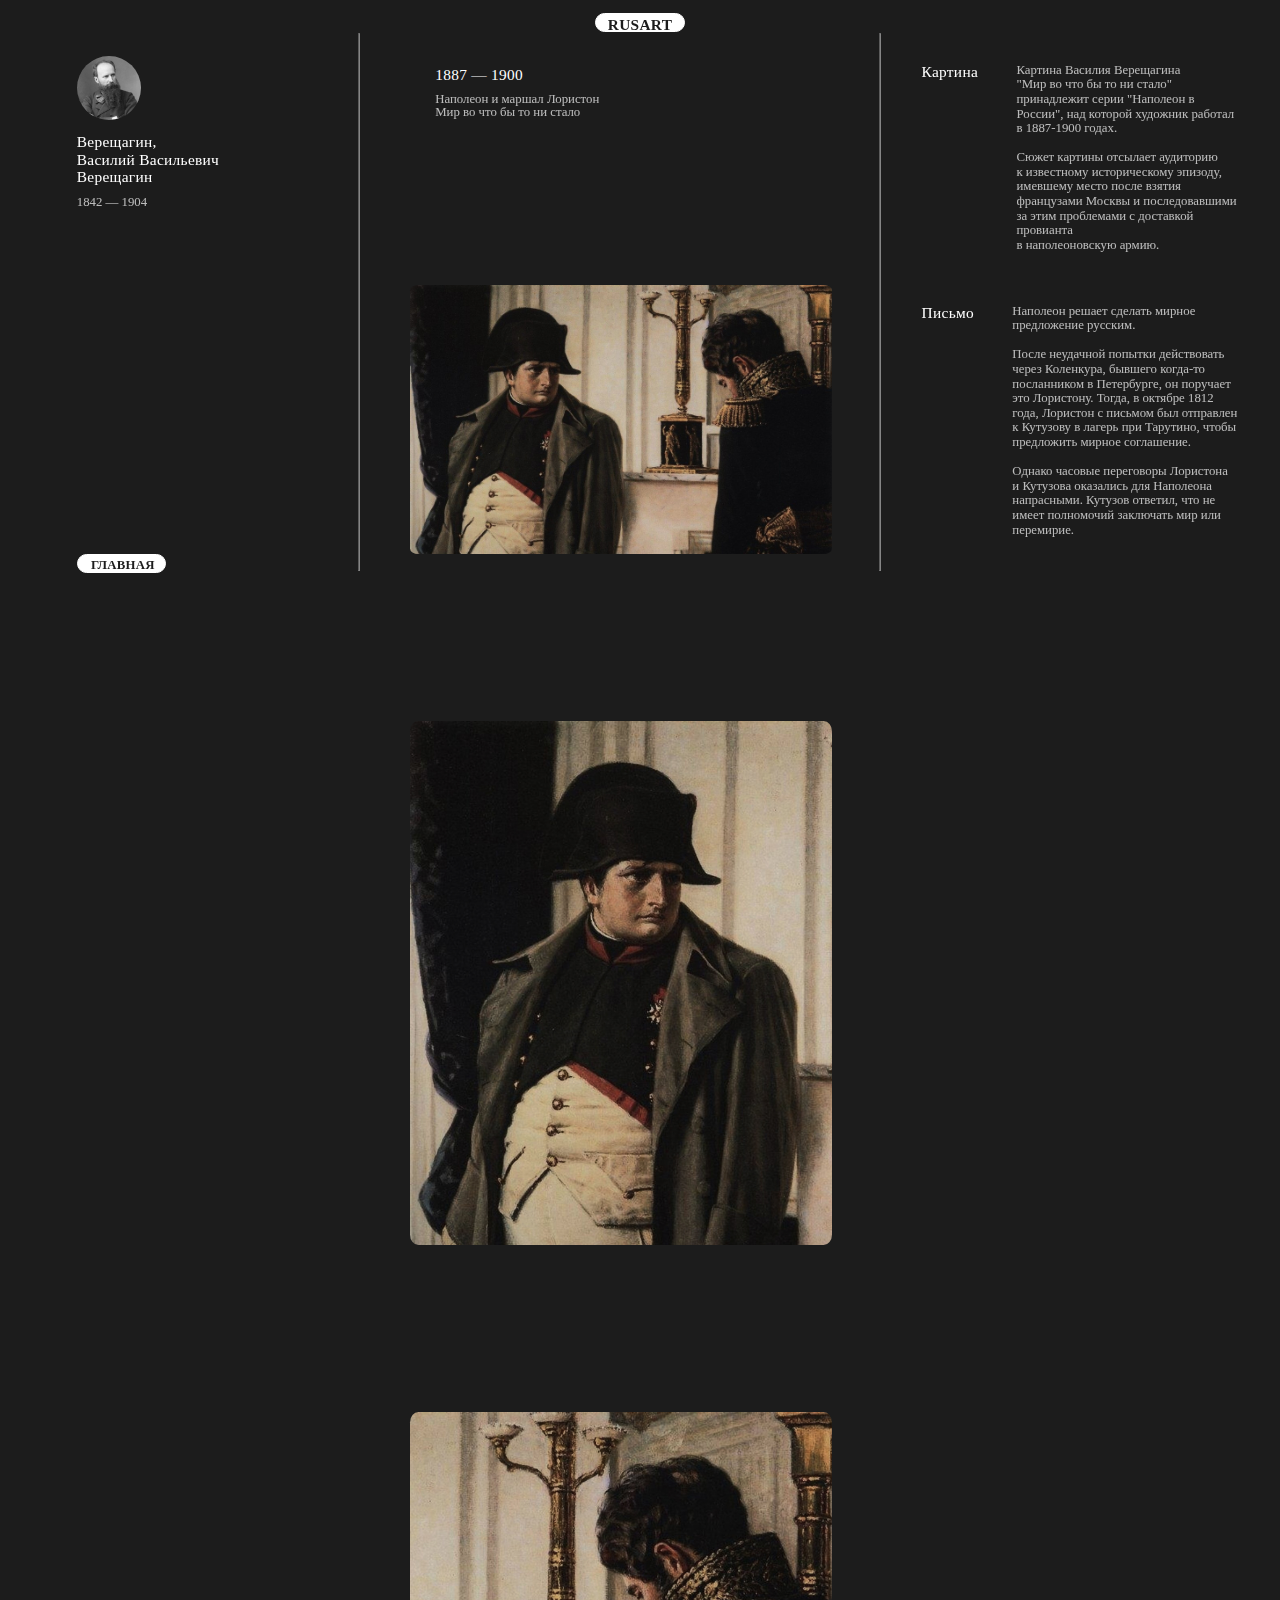
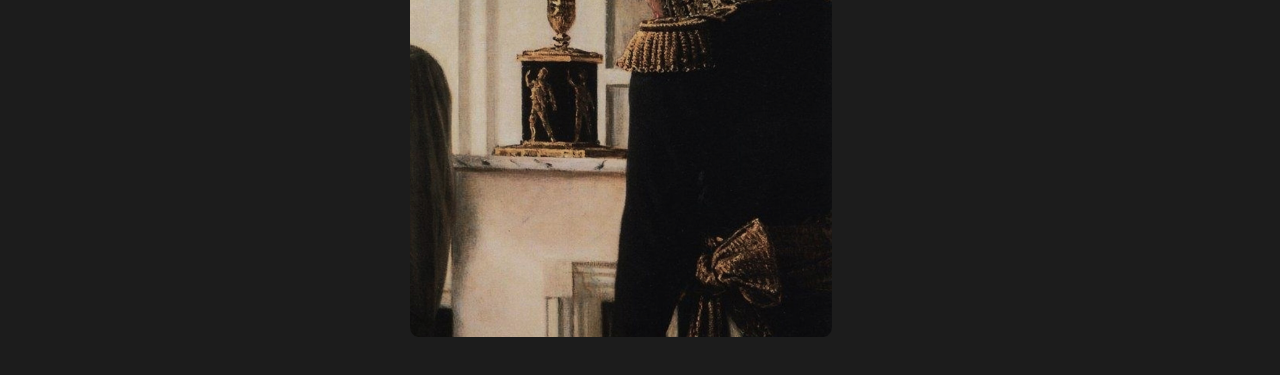
==== about.html @ b397f83e "Add files via upload" ====
<!DOCTYPE html>
<html lang="en">
<head>
    <meta charset="UTF-8">
    <meta http-equiv="X-UA-Compatible" content="IE=edge">
    <meta name="viewport" content="width=device-width, initial-scale=1.0">
    <link rel="stylesheet" href="stylesheets/style.css" type="text/css">
    <link rel="icon" type="image/x-icon" href="images/favicon.svg">
    <title>rusart</title>
</head>
<body class="bodymain">

    <nav class="nav2">
        <div class="logo"><h3 class="h32" id="h32">RUSART</h3></div>
    </nav>

 <div class="content">

    <div class="allblock">

        <div class="block1main">


            <div class="text textcard" id="textcardmain">
                <div class="avtor"></div>
                <h2>Верещагин, <br> Василий Васильевич Верещагин</h2>
                <p class="pmain">1842 — 1904</p>
            </div>

            
            <div class="nav2" id="nav2">
                <div class="logo"><a href="main.html" class="h32" id="apoint">Главная</a></div>
            </div>

        </div>

        

        <hr class="hr">


        <div class="block3">
            <div class="block2main">
                <div class="text textcard" id="textcardmain">
                    <h2>1887 — 1900</h2>
                    <p class="pmain">Наполеон и маршал Лористон <br> Мир во что бы то ни стало</p>
                </div>
            </div>

            <div class="block2mai paintblock" >
                <div class="paint jpg1"></div>
            </div>

            <div class="block2mai paintblock" >
                <div class="paint jpg2"></div>
            </div>

            <div class="block2mai paintblock" id="paintblock" >
                <div class="paint jpg3"></div>
            </div>
        </div>

        <hr class="hr2">


        <div class="blocks3">
            <div class="block3main">
                <h2>Картина</h2>
                <p class="pmain2">Картина Василия Верещагина <br> "Мир во что бы то ни стало" принадлежит серии "Наполеон в России", над которой художник работал в 1887-1900 годах. <br> <br> Сюжет картины отсылает аудиторию <br> к известному историческому эпизоду, имевшему место после взятия французами Москвы и последовавшими за этим проблемами с доставкой провианта <br> в наполеоновскую армию. </p>
            </div>
    
            <div class="block3main" id="block3main">
                <h2>Письмо</h2>
                <p class="pmain2">Наполеон решает сделать мирное предложение русским. <br> <br> После неудачной попытки действовать через Коленкура, бывшего когда-то посланником в Петербурге, он поручает <br> это Лористону. Тогда, в октябре 1812 года, Лористон с письмом был отправлен <br> к Кутузову в лагерь при Тарутино, чтобы предложить мирное соглашение. <br> <br> Однако часовые переговоры Лористона <br> и Кутузова оказались для Наполеона напрасными.  
                    Кутузов ответил, что не имеет полномочий заключать мир или перемирие. </p>
            </div>
        </div>

    </div>


 </div>





</body>
</html>
---- stylesheets/style.css ----
@import "reset.css";
@import "fonts.css";
@import "content.css";
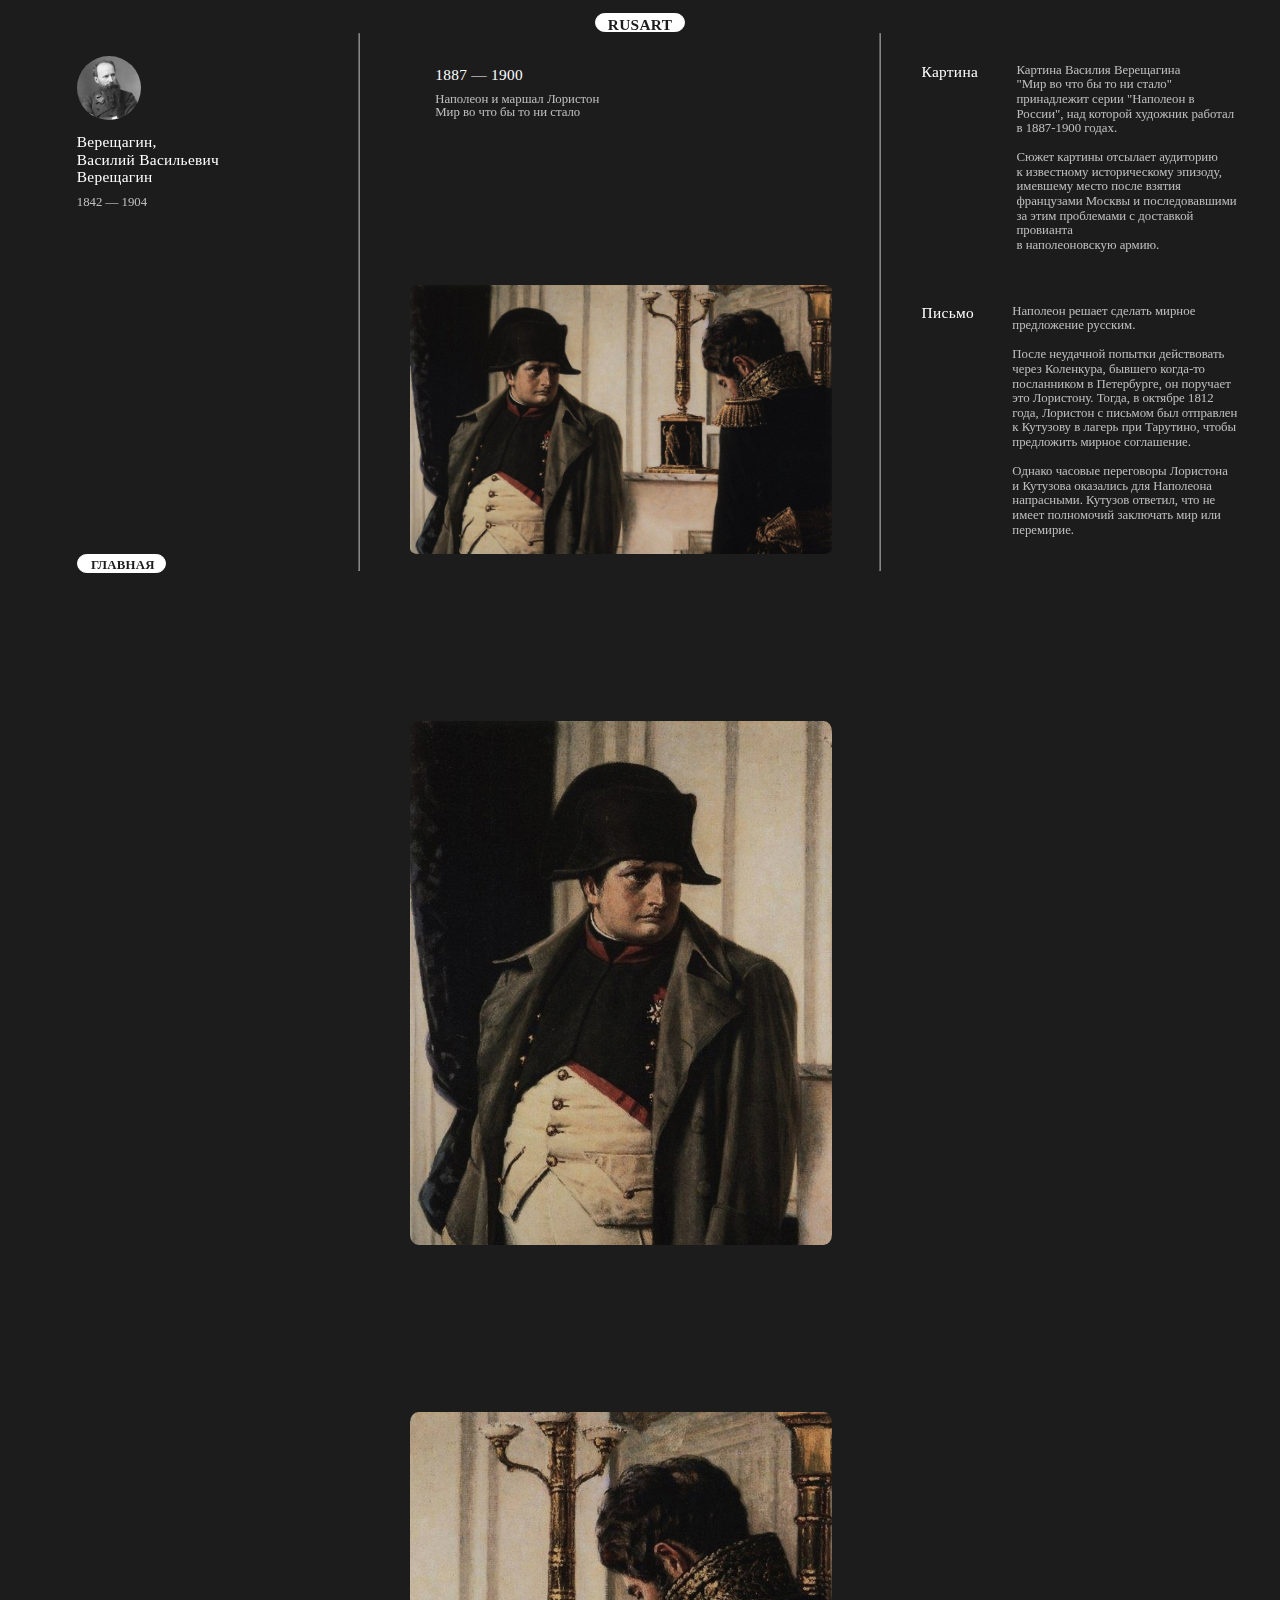
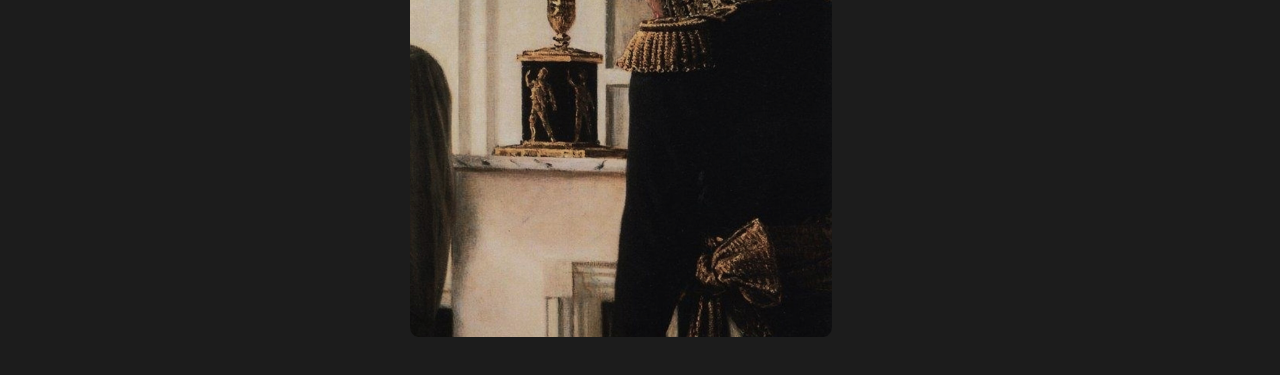
==== commit 0211f1fc: "Update about.html" ====
--- a/about.html
+++ b/about.html
@@ -29,7 +29,7 @@
 
             
             <div class="nav2" id="nav2">
-                <div class="logo"><a href="main.html" class="h32" id="apoint">Главная</a></div>
+                <div class="logo"><a href="index.html" class="h32" id="apoint">Главная</a></div>
             </div>
 
         </div>
@@ -86,4 +86,4 @@
 
 
 </body>
-</html>+</html>
